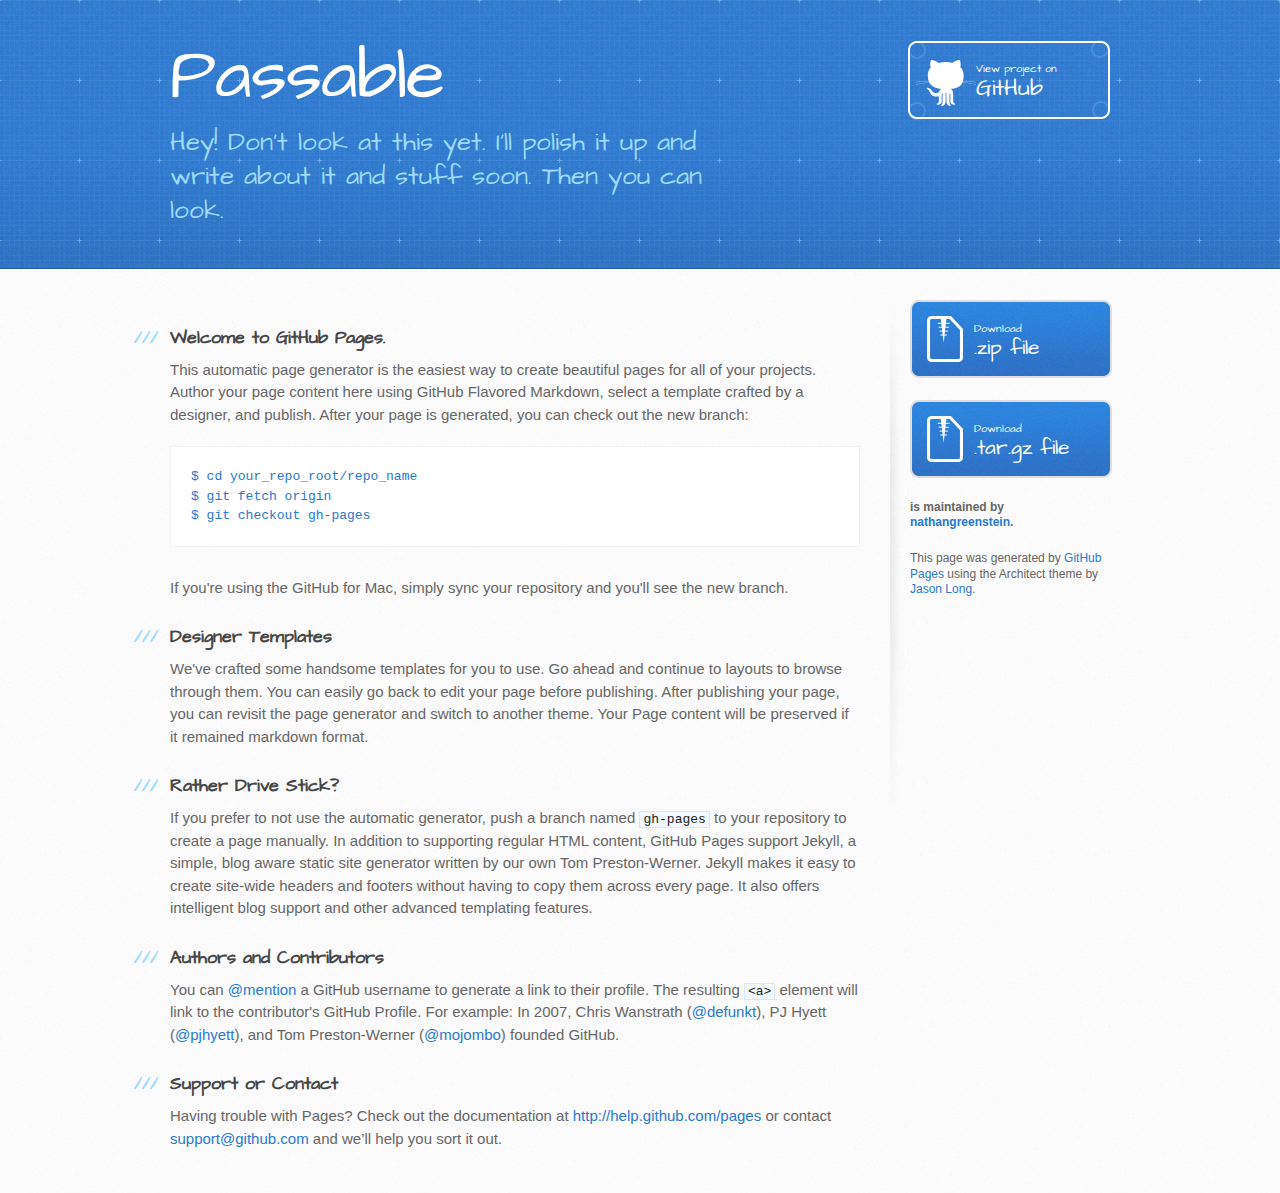
==== index.html @ 3ce1c0f0 "Create gh-pages branch via GitHub" ====
<!DOCTYPE html>
<html>
  <head>
    <meta charset='utf-8'>
    <meta http-equiv="X-UA-Compatible" content="chrome=1">
    <meta name="viewport" content="width=device-width, initial-scale=1, maximum-scale=1">
    <link href='https://fonts.googleapis.com/css?family=Architects+Daughter' rel='stylesheet' type='text/css'>
    <link rel="stylesheet" type="text/css" href="stylesheets/stylesheet.css" media="screen" />
    <link rel="stylesheet" type="text/css" href="stylesheets/pygment_trac.css" media="screen" />
    <link rel="stylesheet" type="text/css" href="stylesheets/print.css" media="print" />

    <!--[if lt IE 9]>
    <script src="//html5shiv.googlecode.com/svn/trunk/html5.js"></script>
    <![endif]-->

    <title>Passable by nathangreenstein</title>
  </head>

  <body>
    <header>
      <div class="inner">
        <h1>Passable</h1>
        <h2>Hey! Don't look at this yet. I'll polish it up and write about it and stuff soon. Then you can look.</h2>
        <a href="https://github.com/nathangreenstein/passable" class="button"><small>View project on</small>GitHub</a>
      </div>
    </header>

    <div id="content-wrapper">
      <div class="inner clearfix">
        <section id="main-content">
          <h3>
<a name="welcome-to-github-pages" class="anchor" href="#welcome-to-github-pages"><span class="octicon octicon-link"></span></a>Welcome to GitHub Pages.</h3>

<p>This automatic page generator is the easiest way to create beautiful pages for all of your projects. Author your page content here using GitHub Flavored Markdown, select a template crafted by a designer, and publish. After your page is generated, you can check out the new branch:</p>

<pre><code>$ cd your_repo_root/repo_name
$ git fetch origin
$ git checkout gh-pages
</code></pre>

<p>If you're using the GitHub for Mac, simply sync your repository and you'll see the new branch.</p>

<h3>
<a name="designer-templates" class="anchor" href="#designer-templates"><span class="octicon octicon-link"></span></a>Designer Templates</h3>

<p>We've crafted some handsome templates for you to use. Go ahead and continue to layouts to browse through them. You can easily go back to edit your page before publishing. After publishing your page, you can revisit the page generator and switch to another theme. Your Page content will be preserved if it remained markdown format.</p>

<h3>
<a name="rather-drive-stick" class="anchor" href="#rather-drive-stick"><span class="octicon octicon-link"></span></a>Rather Drive Stick?</h3>

<p>If you prefer to not use the automatic generator, push a branch named <code>gh-pages</code> to your repository to create a page manually. In addition to supporting regular HTML content, GitHub Pages support Jekyll, a simple, blog aware static site generator written by our own Tom Preston-Werner. Jekyll makes it easy to create site-wide headers and footers without having to copy them across every page. It also offers intelligent blog support and other advanced templating features.</p>

<h3>
<a name="authors-and-contributors" class="anchor" href="#authors-and-contributors"><span class="octicon octicon-link"></span></a>Authors and Contributors</h3>

<p>You can <a href="https://github.com/blog/821" class="user-mention">@mention</a> a GitHub username to generate a link to their profile. The resulting <code>&lt;a&gt;</code> element will link to the contributor's GitHub Profile. For example: In 2007, Chris Wanstrath (<a href="https://github.com/defunkt" class="user-mention">@defunkt</a>), PJ Hyett (<a href="https://github.com/pjhyett" class="user-mention">@pjhyett</a>), and Tom Preston-Werner (<a href="https://github.com/mojombo" class="user-mention">@mojombo</a>) founded GitHub.</p>

<h3>
<a name="support-or-contact" class="anchor" href="#support-or-contact"><span class="octicon octicon-link"></span></a>Support or Contact</h3>

<p>Having trouble with Pages? Check out the documentation at <a href="http://help.github.com/pages">http://help.github.com/pages</a> or contact <a href="mailto:support@github.com">support@github.com</a> and we’ll help you sort it out.</p>
        </section>

        <aside id="sidebar">
          <a href="https://github.com/nathangreenstein/passable/zipball/master" class="button">
            <small>Download</small>
            .zip file
          </a>
          <a href="https://github.com/nathangreenstein/passable/tarball/master" class="button">
            <small>Download</small>
            .tar.gz file
          </a>

          <p class="repo-owner"><a href="https://github.com/nathangreenstein/passable"></a> is maintained by <a href="https://github.com/nathangreenstein">nathangreenstein</a>.</p>

          <p>This page was generated by <a href="https://pages.github.com">GitHub Pages</a> using the Architect theme by <a href="https://twitter.com/jasonlong">Jason Long</a>.</p>
        </aside>
      </div>
    </div>

  
  </body>
</html>
---- stylesheets/stylesheet.css ----
/* http://meyerweb.com/eric/tools/css/reset/ 
   v2.0 | 20110126
   License: none (public domain)
*/
html, body, div, span, applet, object, iframe,
h1, h2, h3, h4, h5, h6, p, blockquote, pre,
a, abbr, acronym, address, big, cite, code,
del, dfn, em, img, ins, kbd, q, s, samp,
small, strike, strong, sub, sup, tt, var,
b, u, i, center,
dl, dt, dd, ol, ul, li,
fieldset, form, label, legend,
table, caption, tbody, tfoot, thead, tr, th, td,
article, aside, canvas, details, embed, 
figure, figcaption, footer, header, hgroup, 
menu, nav, output, ruby, section, summary,
time, mark, audio, video {
	margin: 0;
	padding: 0;
	border: 0;
	font-size: 100%;
	font: inherit;
	vertical-align: baseline;
}
/* HTML5 display-role reset for older browsers */
article, aside, details, figcaption, figure, 
footer, header, hgroup, menu, nav, section {
	display: block;
}
body {
	line-height: 1;
}
ol, ul {
	list-style: none;
}
blockquote, q {
	quotes: none;
}
blockquote:before, blockquote:after,
q:before, q:after {
	content: '';
	content: none;
}
table {
	border-collapse: collapse;
	border-spacing: 0;
}

/* LAYOUT STYLES */
body {
  font-size: 15px;
  line-height: 1.5; 
  background: #fafafa url(../images/body-bg.jpg) 0 0 repeat;
  font-family: 'Helvetica Neue', Helvetica, Arial, serif;
  font-weight: 400;
  color: #666;
}

a {
  color: #2879d0;
}
a:hover {
  color: #2268b2;
}

header {
  padding-top: 40px;
  padding-bottom: 40px;
  font-family: 'Architects Daughter', 'Helvetica Neue', Helvetica, Arial, serif; 
  background: #2e7bcf url(../images/header-bg.jpg) 0 0 repeat-x;
  border-bottom: solid 1px #275da1;
}

header h1 {
  letter-spacing: -1px;
  font-size: 72px;
  color: #fff;
  line-height: 1;
  margin-bottom: 0.2em;
  width: 540px;
}

header h2 {
  font-size: 26px;
  color: #9ddcff;
  font-weight: normal;
  line-height: 1.3;
  width: 540px;
  letter-spacing: 0;
}

.inner {
  position: relative;
  width: 940px;
  margin: 0 auto;
}

#content-wrapper {
  border-top: solid 1px #fff;
  padding-top: 30px;
}

#main-content {
  width: 690px;
  float: left;
}

#main-content img {
  max-width: 100%;
}

aside#sidebar {
  width: 200px;
  padding-left: 20px;
  min-height: 504px;
  float: right;
  background: transparent url(../images/sidebar-bg.jpg) 0 0 no-repeat;
  font-size: 12px;
  line-height: 1.3;
}

aside#sidebar p.repo-owner,
aside#sidebar p.repo-owner a {
  font-weight: bold;
}

#downloads {
  margin-bottom: 40px;
}

a.button {
  width: 134px;
  height: 58px;
  line-height: 1.2;
  font-size: 23px;
  color: #fff;
  padding-left: 68px;
  padding-top: 22px;
  font-family: 'Architects Daughter', 'Helvetica Neue', Helvetica, Arial, serif; 
}
a.button small {
  display: block;
  font-size: 11px;
}
header a.button {
  position: absolute;
  right: 0;
  top: 0;
  background: transparent url(../images/github-button.png) 0 0 no-repeat;
}
aside a.button {
  width: 138px;
  padding-left: 64px;
  display: block;
  background: transparent url(../images/download-button.png) 0 0 no-repeat;
  margin-bottom: 20px;
  font-size: 21px;
}

code, pre {
  font-family: Monaco, "Bitstream Vera Sans Mono", "Lucida Console", Terminal, monospace;
  color: #222;
  margin-bottom: 30px;
  font-size: 13px;
}

code {
  background-color: #f2f8fc;
  border: solid 1px #dbe7f3;
  padding: 0 3px;
}

pre {
  padding: 20px;
  background: #fff;
  text-shadow: none;
  overflow: auto;
  border: solid 1px #f2f2f2;
}
pre code {
  color: #2879d0;
  background-color: #fff;
  border: none;
  padding: 0;
}

ul, ol, dl {
  margin-bottom: 20px;
}


/* COMMON STYLES */

hr {
  height: 1px;
  line-height: 1px;
  margin-top: 1em;
  padding-bottom: 1em;
  border: none;
  background: transparent url('../images/hr.png') 0 0 no-repeat;
}

table {
  width: 100%;
  border: 1px solid #ebebeb;
}

th {
  font-weight: 500;
}

td {
  border: 1px solid #ebebeb;
  text-align: center; 
  font-weight: 300;
}

form {
  background: #f2f2f2;
  padding: 20px;
  
}


/* GENERAL ELEMENT TYPE STYLES */

#main-content h1 {
  font-family: 'Architects Daughter', 'Helvetica Neue', Helvetica, Arial, serif; 
  font-size: 2.8em;
  letter-spacing: -1px;
  color: #474747;
} 

#main-content h1:before {
  content: "/";
  color: #9ddcff;
  padding-right: 0.3em;
  margin-left: -0.9em;
}

#main-content h2 {
  font-family: 'Architects Daughter', 'Helvetica Neue', Helvetica, Arial, serif; 
  font-size: 22px;
  font-weight: bold;
  margin-bottom: 8px;
  color: #474747;
} 
#main-content h2:before {
  content: "//";
  color: #9ddcff;
  padding-right: 0.3em;
  margin-left: -1.5em;
}

#main-content h3 {
  font-family: 'Architects Daughter', 'Helvetica Neue', Helvetica, Arial, serif; 
  font-size: 18px;
  font-weight: bold;
  margin-top: 24px;
  margin-bottom: 8px;
  color: #474747;
} 
 
#main-content h3:before {
  content: "///";
  color: #9ddcff;
  padding-right: 0.3em;
  margin-left: -2em;
}

#main-content h4 {
  font-family: 'Architects Daughter', 'Helvetica Neue', Helvetica, Arial, serif; 
  font-size: 15px;
  font-weight: bold;
  color: #474747;
} 

h4:before {
  content: "////";
  color: #9ddcff;
  padding-right: 0.3em;
  margin-left: -2.8em;
}

#main-content h5 {
  font-family: 'Architects Daughter', 'Helvetica Neue', Helvetica, Arial, serif; 
  font-size: 14px;
  color: #474747;
} 
h5:before {
  content: "/////";
  color: #9ddcff;
  padding-right: 0.3em;
  margin-left: -3.2em;
}

#main-content h6 {
  font-family: 'Architects Daughter', 'Helvetica Neue', Helvetica, Arial, serif; 
  font-size: .8em;
  color: #474747;
} 
h6:before {
  content: "//////";
  color: #9ddcff;
  padding-right: 0.3em;
  margin-left: -3.7em;
}

p {
  margin-bottom: 20px;
}
 
a {
  text-decoration: none;
}

p a {
  font-weight: 400;
}

blockquote {
  font-size: 1.6em;
  border-left: 10px solid #e9e9e9;
  margin-bottom: 20px;
  padding: 0 0 0 30px;
}

ul {
  list-style: disc inside;
  padding-left: 20px;
}

ol {
  list-style: decimal inside;
  padding-left: 3px;
}

dl dd {
  font-style: italic;
  font-weight: 100;
}

footer {
  background: transparent url('../images/hr.png') 0 0 no-repeat;
  margin-top: 40px;
  padding-top: 20px;
  padding-bottom: 30px;
  font-size: 13px;
  color: #aaa;
}

footer a {
  color: #666;
}
footer a:hover {
  color: #444;
}

/* MISC */
.clearfix:after {
  clear: both;
  content: '.';
  display: block;
  visibility: hidden;
  height: 0;
}

.clearfix {display: inline-block;}
* html .clearfix {height: 1%;}
.clearfix {display: block;}

/* #Media Queries
================================================== */

/* Smaller than standard 960 (devices and browsers) */
@media only screen and (max-width: 959px) {}

/* Tablet Portrait size to standard 960 (devices and browsers) */
@media only screen and (min-width: 768px) and (max-width: 959px) {
  .inner {
    width: 740px;
  }
  header h1, header h2 {
    width: 340px;
  }
  header h1 {
    font-size: 60px;
  }
  header h2 {
    font-size: 30px;
  }
  #main-content {
    width: 490px;
  }
  #main-content h1:before,
  #main-content h2:before,
  #main-content h3:before,
  #main-content h4:before,
  #main-content h5:before,
  #main-content h6:before {
    content: none;
    padding-right: 0;
    margin-left: 0;
  }
}

/* All Mobile Sizes (devices and browser) */
@media only screen and (max-width: 767px) {
  .inner {
    width: 93%;
  }
  header {
    padding: 20px 0;
  }
  header .inner {
    position: relative;
  }
  header h1, header h2 {
    width: 100%;
  }
  header h1 {
    font-size: 48px;
  }
  header h2 {
    font-size: 24px;
  }
  header a.button {
    background-image: none;
    width: auto;
    height: auto;
    display: inline-block;
    margin-top: 15px;
    padding: 5px 10px;
    position: relative;
    text-align: center;
    font-size: 13px;
    line-height: 1;
    background-color: #9ddcff;
    color: #2879d0;
    -moz-border-radius: 5px;
    -webkit-border-radius: 5px;                     
    border-radius: 5px;    
  }
  header a.button small {
    font-size: 13px;
    display: inline;
  }
  #main-content,
  aside#sidebar {
    float: none;
    width: 100% ! important;
  }
  aside#sidebar {
    background-image: none;
    margin-top: 20px;
    border-top: solid 1px #ddd;
    padding: 20px 0;
    min-height: 0;
  }
  aside#sidebar a.button {
    display: none;
  }
  #main-content h1:before,
  #main-content h2:before,
  #main-content h3:before,
  #main-content h4:before,
  #main-content h5:before,
  #main-content h6:before {
    content: none;
    padding-right: 0;
    margin-left: 0;
  }
}

/* Mobile Landscape Size to Tablet Portrait (devices and browsers) */
@media only screen and (min-width: 480px) and (max-width: 767px) {}

/* Mobile Portrait Size to Mobile Landscape Size (devices and browsers) */
@media only screen and (max-width: 479px) {}
---- stylesheets/pygment_trac.css ----
.highlight  { background: #ffffff; }
.highlight .c { color: #999988; font-style: italic } /* Comment */
.highlight .err { color: #a61717; background-color: #e3d2d2 } /* Error */
.highlight .k { font-weight: bold } /* Keyword */
.highlight .o { font-weight: bold } /* Operator */
.highlight .cm { color: #999988; font-style: italic } /* Comment.Multiline */
.highlight .cp { color: #999999; font-weight: bold } /* Comment.Preproc */
.highlight .c1 { color: #999988; font-style: italic } /* Comment.Single */
.highlight .cs { color: #999999; font-weight: bold; font-style: italic } /* Comment.Special */
.highlight .gd { color: #000000; background-color: #ffdddd } /* Generic.Deleted */
.highlight .gd .x { color: #000000; background-color: #ffaaaa } /* Generic.Deleted.Specific */
.highlight .ge { font-style: italic } /* Generic.Emph */
.highlight .gr { color: #aa0000 } /* Generic.Error */
.highlight .gh { color: #999999 } /* Generic.Heading */
.highlight .gi { color: #000000; background-color: #ddffdd } /* Generic.Inserted */
.highlight .gi .x { color: #000000; background-color: #aaffaa } /* Generic.Inserted.Specific */
.highlight .go { color: #888888 } /* Generic.Output */
.highlight .gp { color: #555555 } /* Generic.Prompt */
.highlight .gs { font-weight: bold } /* Generic.Strong */
.highlight .gu { color: #800080; font-weight: bold; } /* Generic.Subheading */
.highlight .gt { color: #aa0000 } /* Generic.Traceback */
.highlight .kc { font-weight: bold } /* Keyword.Constant */
.highlight .kd { font-weight: bold } /* Keyword.Declaration */
.highlight .kn { font-weight: bold } /* Keyword.Namespace */
.highlight .kp { font-weight: bold } /* Keyword.Pseudo */
.highlight .kr { font-weight: bold } /* Keyword.Reserved */
.highlight .kt { color: #445588; font-weight: bold } /* Keyword.Type */
.highlight .m { color: #009999 } /* Literal.Number */
.highlight .s { color: #d14 } /* Literal.String */
.highlight .na { color: #008080 } /* Name.Attribute */
.highlight .nb { color: #0086B3 } /* Name.Builtin */
.highlight .nc { color: #445588; font-weight: bold } /* Name.Class */
.highlight .no { color: #008080 } /* Name.Constant */
.highlight .ni { color: #800080 } /* Name.Entity */
.highlight .ne { color: #990000; font-weight: bold } /* Name.Exception */
.highlight .nf { color: #990000; font-weight: bold } /* Name.Function */
.highlight .nn { color: #555555 } /* Name.Namespace */
.highlight .nt { color: #000080 } /* Name.Tag */
.highlight .nv { color: #008080 } /* Name.Variable */
.highlight .ow { font-weight: bold } /* Operator.Word */
.highlight .w { color: #bbbbbb } /* Text.Whitespace */
.highlight .mf { color: #009999 } /* Literal.Number.Float */
.highlight .mh { color: #009999 } /* Literal.Number.Hex */
.highlight .mi { color: #009999 } /* Literal.Number.Integer */
.highlight .mo { color: #009999 } /* Literal.Number.Oct */
.highlight .sb { color: #d14 } /* Literal.String.Backtick */
.highlight .sc { color: #d14 } /* Literal.String.Char */
.highlight .sd { color: #d14 } /* Literal.String.Doc */
.highlight .s2 { color: #d14 } /* Literal.String.Double */
.highlight .se { color: #d14 } /* Literal.String.Escape */
.highlight .sh { color: #d14 } /* Literal.String.Heredoc */
.highlight .si { color: #d14 } /* Literal.String.Interpol */
.highlight .sx { color: #d14 } /* Literal.String.Other */
.highlight .sr { color: #009926 } /* Literal.String.Regex */
.highlight .s1 { color: #d14 } /* Literal.String.Single */
.highlight .ss { color: #990073 } /* Literal.String.Symbol */
.highlight .bp { color: #999999 } /* Name.Builtin.Pseudo */
.highlight .vc { color: #008080 } /* Name.Variable.Class */
.highlight .vg { color: #008080 } /* Name.Variable.Global */
.highlight .vi { color: #008080 } /* Name.Variable.Instance */
.highlight .il { color: #009999 } /* Literal.Number.Integer.Long */

.type-csharp .highlight .k { color: #0000FF }
.type-csharp .highlight .kt { color: #0000FF }
.type-csharp .highlight .nf { color: #000000; font-weight: normal }
.type-csharp .highlight .nc { color: #2B91AF }
.type-csharp .highlight .nn { color: #000000 }
.type-csharp .highlight .s { color: #A31515 }
.type-csharp .highlight .sc { color: #A31515 }
---- stylesheets/print.css ----
html, body, div, span, applet, object, iframe,
h1, h2, h3, h4, h5, h6, p, blockquote, pre,
a, abbr, acronym, address, big, cite, code,
del, dfn, em, img, ins, kbd, q, s, samp,
small, strike, strong, sub, sup, tt, var,
b, u, i, center,
dl, dt, dd, ol, ul, li,
fieldset, form, label, legend,
table, caption, tbody, tfoot, thead, tr, th, td,
article, aside, canvas, details, embed, 
figure, figcaption, footer, header, hgroup, 
menu, nav, output, ruby, section, summary,
time, mark, audio, video {
  margin: 0;
  padding: 0;
  border: 0;
  font-size: 100%;
  font: inherit;
  vertical-align: baseline;
}
/* HTML5 display-role reset for older browsers */
article, aside, details, figcaption, figure, 
footer, header, hgroup, menu, nav, section {
  display: block;
}
body {
  line-height: 1;
}
ol, ul {
  list-style: none;
}
blockquote, q {
  quotes: none;
}
blockquote:before, blockquote:after,
q:before, q:after {
  content: '';
  content: none;
}
table {
  border-collapse: collapse;
  border-spacing: 0;
}
body {
  font-size: 13px;
  line-height: 1.5; 
  font-family: 'Helvetica Neue', Helvetica, Arial, serif;
  color: #000;
}

a {
  color: #d5000d;
  font-weight: bold;
}

header {
  padding-top: 35px;
  padding-bottom: 10px;
}

header h1 {
  font-weight: bold;
  letter-spacing: -1px;
  font-size: 48px;
  color: #303030;
  line-height: 1.2;
}

header h2 {
  letter-spacing: -1px;
  font-size: 24px;
  color: #aaa;
  font-weight: normal;
  line-height: 1.3;
}
#downloads {
  display: none;
}
#main_content {
  padding-top: 20px;
}

code, pre {
  font-family: Monaco, "Bitstream Vera Sans Mono", "Lucida Console", Terminal;
  color: #222;
  margin-bottom: 30px;
  font-size: 12px;
}

code {
  padding: 0 3px;
}

pre {
  border: solid 1px #ddd;
  padding: 20px;
  overflow: auto;
}
pre code {
  padding: 0;
}

ul, ol, dl {
  margin-bottom: 20px;
}


/* COMMON STYLES */

table {
  width: 100%;
  border: 1px solid #ebebeb;
}

th {
  font-weight: 500;
}

td {
  border: 1px solid #ebebeb;
  text-align: center; 
  font-weight: 300;
}

form {
  background: #f2f2f2;
  padding: 20px;
  
}


/* GENERAL ELEMENT TYPE STYLES */

h1 {
  font-size: 2.8em;
} 

h2 {
  font-size: 22px;
  font-weight: bold;
  color: #303030;
  margin-bottom: 8px;
} 

h3 {
  color: #d5000d;
  font-size: 18px;
  font-weight: bold;
  margin-bottom: 8px;
} 
 
h4 {
  font-size: 16px;
  color: #303030;
  font-weight: bold;
} 

h5 {
  font-size: 1em;
  color: #303030;
} 

h6 {
  font-size: .8em;
  color: #303030;
} 

p {
  font-weight: 300;
  margin-bottom: 20px;
}
 
a {
  text-decoration: none;
}

p a {
  font-weight: 400;
}

blockquote {
  font-size: 1.6em;
  border-left: 10px solid #e9e9e9;
  margin-bottom: 20px;
  padding: 0 0 0 30px;
}

ul li {
  list-style: disc inside;
  padding-left: 20px;
}

ol li {
  list-style: decimal inside;
  padding-left: 3px;
}

dl dd {
  font-style: italic;
  font-weight: 100;
}

footer {
  margin-top: 40px;
  padding-top: 20px;
  padding-bottom: 30px;
  font-size: 13px;
  color: #aaa;
}

footer a {
  color: #666;
}

/* MISC */
.clearfix:after {
  clear: both;
  content: '.';
  display: block;
  visibility: hidden;
  height: 0;
}

.clearfix {display: inline-block;}
* html .clearfix {height: 1%;}
.clearfix {display: block;}
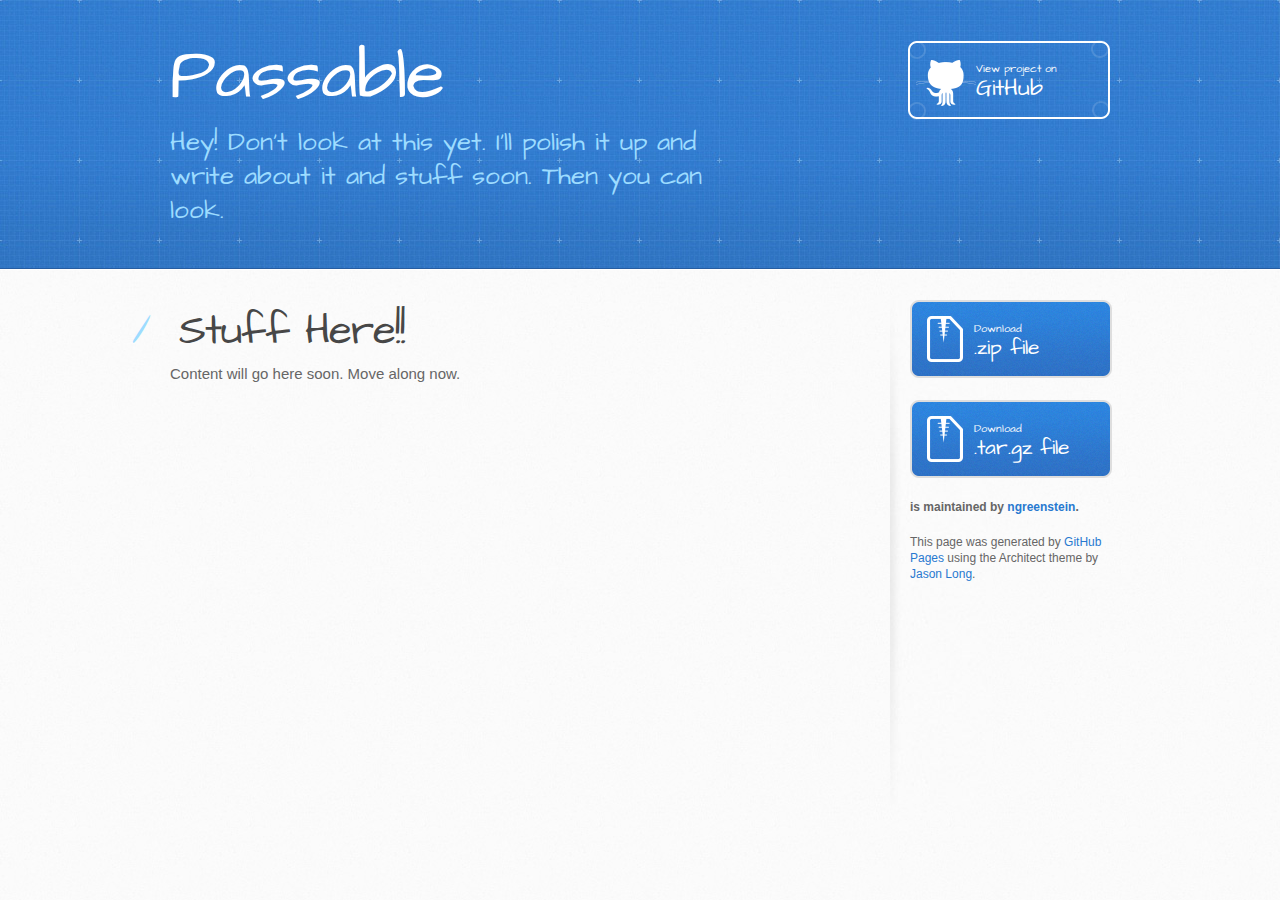
==== commit 139bb9b4: "Create gh-pages branch via GitHub" ====
--- a/index.html
+++ b/index.html
@@ -13,7 +13,7 @@
     <script src="//html5shiv.googlecode.com/svn/trunk/html5.js"></script>
     <![endif]-->
 
-    <title>Passable by nathangreenstein</title>
+    <title>Passable by ngreenstein</title>
   </head>
 
   <body>
@@ -21,63 +21,46 @@
       <div class="inner">
         <h1>Passable</h1>
         <h2>Hey! Don't look at this yet. I'll polish it up and write about it and stuff soon. Then you can look.</h2>
-        <a href="https://github.com/nathangreenstein/passable" class="button"><small>View project on</small>GitHub</a>
+        <a href="https://github.com/ngreenstein/passable" class="button"><small>View project on</small>GitHub</a>
       </div>
     </header>
 
     <div id="content-wrapper">
       <div class="inner clearfix">
         <section id="main-content">
-          <h3>
-<a name="welcome-to-github-pages" class="anchor" href="#welcome-to-github-pages"><span class="octicon octicon-link"></span></a>Welcome to GitHub Pages.</h3>
+          <h1>
+<a name="stuff-here" class="anchor" href="#stuff-here"><span class="octicon octicon-link"></span></a>Stuff Here!!</h1>
 
-<p>This automatic page generator is the easiest way to create beautiful pages for all of your projects. Author your page content here using GitHub Flavored Markdown, select a template crafted by a designer, and publish. After your page is generated, you can check out the new branch:</p>
-
-<pre><code>$ cd your_repo_root/repo_name
-$ git fetch origin
-$ git checkout gh-pages
-</code></pre>
-
-<p>If you're using the GitHub for Mac, simply sync your repository and you'll see the new branch.</p>
-
-<h3>
-<a name="designer-templates" class="anchor" href="#designer-templates"><span class="octicon octicon-link"></span></a>Designer Templates</h3>
-
-<p>We've crafted some handsome templates for you to use. Go ahead and continue to layouts to browse through them. You can easily go back to edit your page before publishing. After publishing your page, you can revisit the page generator and switch to another theme. Your Page content will be preserved if it remained markdown format.</p>
-
-<h3>
-<a name="rather-drive-stick" class="anchor" href="#rather-drive-stick"><span class="octicon octicon-link"></span></a>Rather Drive Stick?</h3>
-
-<p>If you prefer to not use the automatic generator, push a branch named <code>gh-pages</code> to your repository to create a page manually. In addition to supporting regular HTML content, GitHub Pages support Jekyll, a simple, blog aware static site generator written by our own Tom Preston-Werner. Jekyll makes it easy to create site-wide headers and footers without having to copy them across every page. It also offers intelligent blog support and other advanced templating features.</p>
-
-<h3>
-<a name="authors-and-contributors" class="anchor" href="#authors-and-contributors"><span class="octicon octicon-link"></span></a>Authors and Contributors</h3>
-
-<p>You can <a href="https://github.com/blog/821" class="user-mention">@mention</a> a GitHub username to generate a link to their profile. The resulting <code>&lt;a&gt;</code> element will link to the contributor's GitHub Profile. For example: In 2007, Chris Wanstrath (<a href="https://github.com/defunkt" class="user-mention">@defunkt</a>), PJ Hyett (<a href="https://github.com/pjhyett" class="user-mention">@pjhyett</a>), and Tom Preston-Werner (<a href="https://github.com/mojombo" class="user-mention">@mojombo</a>) founded GitHub.</p>
-
-<h3>
-<a name="support-or-contact" class="anchor" href="#support-or-contact"><span class="octicon octicon-link"></span></a>Support or Contact</h3>
-
-<p>Having trouble with Pages? Check out the documentation at <a href="http://help.github.com/pages">http://help.github.com/pages</a> or contact <a href="mailto:support@github.com">support@github.com</a> and we’ll help you sort it out.</p>
+<p>Content will go here soon. Move along now.</p>
         </section>
 
         <aside id="sidebar">
-          <a href="https://github.com/nathangreenstein/passable/zipball/master" class="button">
+          <a href="https://github.com/ngreenstein/passable/zipball/master" class="button">
             <small>Download</small>
             .zip file
           </a>
-          <a href="https://github.com/nathangreenstein/passable/tarball/master" class="button">
+          <a href="https://github.com/ngreenstein/passable/tarball/master" class="button">
             <small>Download</small>
             .tar.gz file
           </a>
 
-          <p class="repo-owner"><a href="https://github.com/nathangreenstein/passable"></a> is maintained by <a href="https://github.com/nathangreenstein">nathangreenstein</a>.</p>
+          <p class="repo-owner"><a href="https://github.com/ngreenstein/passable"></a> is maintained by <a href="https://github.com/ngreenstein">ngreenstein</a>.</p>
 
           <p>This page was generated by <a href="https://pages.github.com">GitHub Pages</a> using the Architect theme by <a href="https://twitter.com/jasonlong">Jason Long</a>.</p>
         </aside>
       </div>
     </div>
 
-  
+            <script type="text/javascript">
+            var gaJsHost = (("https:" == document.location.protocol) ? "https://ssl." : "http://www.");
+            document.write(unescape("%3Cscript src='" + gaJsHost + "google-analytics.com/ga.js' type='text/javascript'%3E%3C/script%3E"));
+          </script>
+          <script type="text/javascript">
+            try {
+              var pageTracker = _gat._getTracker("UA-46860954-1");
+            pageTracker._trackPageview();
+            } catch(err) {}
+          </script>
+
   </body>
 </html>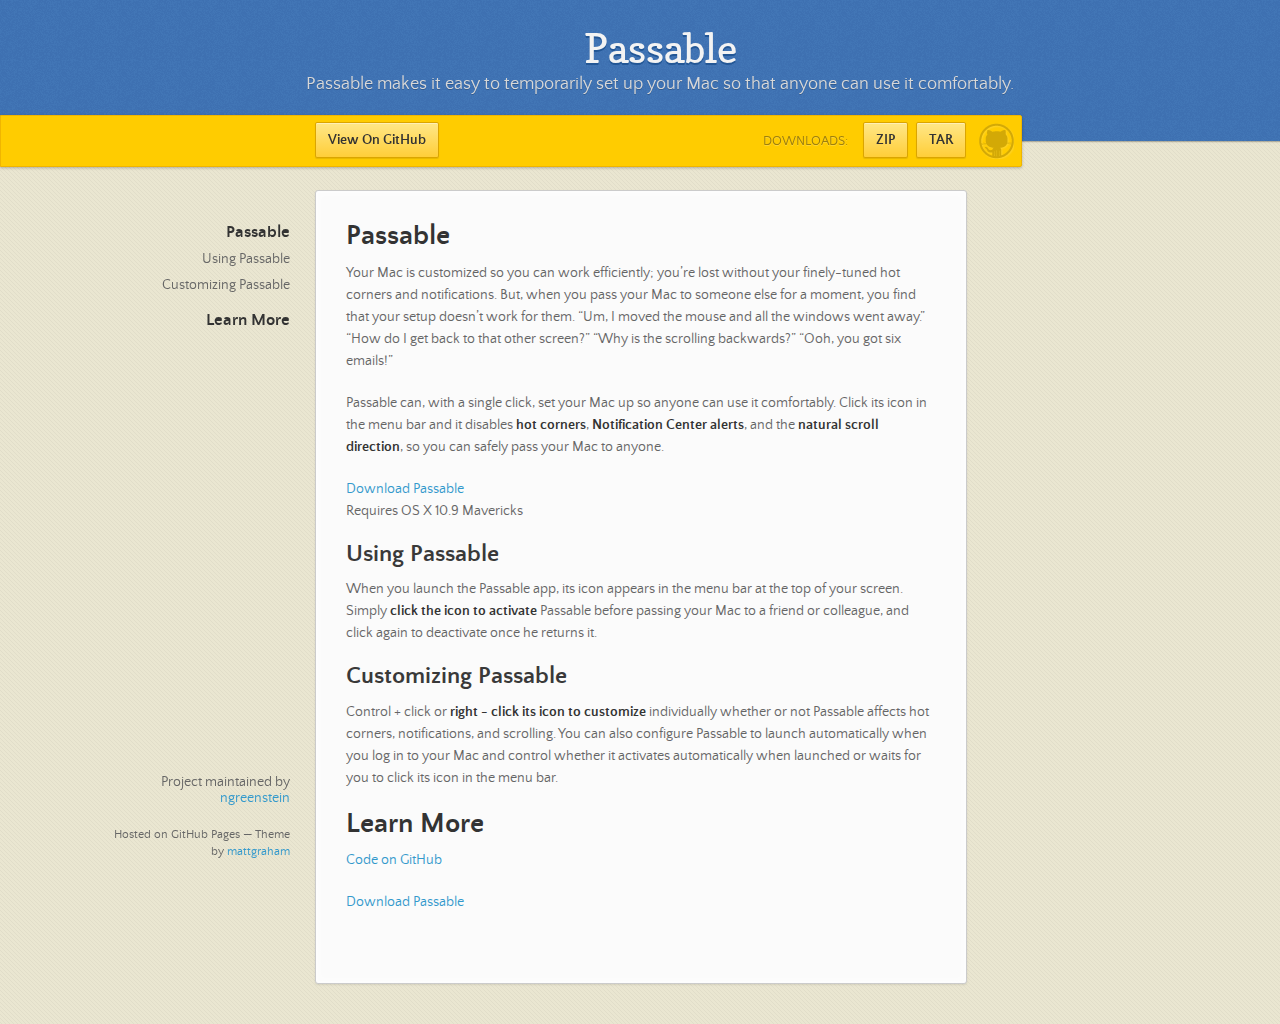
==== commit 046bafd1: "Create gh-pages branch via GitHub" ====
--- a/index.html
+++ b/index.html
@@ -1,57 +1,78 @@
-<!DOCTYPE html>
+<!doctype html>
 <html>
   <head>
-    <meta charset='utf-8'>
+    <meta charset="utf-8">
     <meta http-equiv="X-UA-Compatible" content="chrome=1">
-    <meta name="viewport" content="width=device-width, initial-scale=1, maximum-scale=1">
-    <link href='https://fonts.googleapis.com/css?family=Architects+Daughter' rel='stylesheet' type='text/css'>
-    <link rel="stylesheet" type="text/css" href="stylesheets/stylesheet.css" media="screen" />
-    <link rel="stylesheet" type="text/css" href="stylesheets/pygment_trac.css" media="screen" />
-    <link rel="stylesheet" type="text/css" href="stylesheets/print.css" media="print" />
+    <title>Passable by ngreenstein</title>
+    <link rel="stylesheet" href="stylesheets/styles.css">
+    <link rel="stylesheet" href="stylesheets/pygment_trac.css">
+    <script src="https://ajax.googleapis.com/ajax/libs/jquery/1.7.1/jquery.min.js"></script>
+    <script src="javascripts/main.js"></script>
+    <!--[if lt IE 9]>
+      <script src="//html5shiv.googlecode.com/svn/trunk/html5.js"></script>
+    <![endif]-->
+    <meta name="viewport" content="width=device-width, initial-scale=1, user-scalable=no">
 
-    <!--[if lt IE 9]>
-    <script src="//html5shiv.googlecode.com/svn/trunk/html5.js"></script>
-    <![endif]-->
+  </head>
+  <body>
 
-    <title>Passable by ngreenstein</title>
-  </head>
+      <header>
+        <h1>Passable</h1>
+        <p>Passable makes it easy to temporarily set up your Mac so that anyone can use it comfortably.</p>
+      </header>
 
-  <body>
-    <header>
-      <div class="inner">
-        <h1>Passable</h1>
-        <h2>Hey! Don't look at this yet. I'll polish it up and write about it and stuff soon. Then you can look.</h2>
-        <a href="https://github.com/ngreenstein/passable" class="button"><small>View project on</small>GitHub</a>
-      </div>
-    </header>
+      <div id="banner">
+        <span id="logo"></span>
 
-    <div id="content-wrapper">
-      <div class="inner clearfix">
-        <section id="main-content">
-          <h1>
-<a name="stuff-here" class="anchor" href="#stuff-here"><span class="octicon octicon-link"></span></a>Stuff Here!!</h1>
+        <a href="https://github.com/ngreenstein/passable" class="button fork"><strong>View On GitHub</strong></a>
+        <div class="downloads">
+          <span>Downloads:</span>
+          <ul>
+            <li><a href="https://github.com/ngreenstein/passable/zipball/master" class="button">ZIP</a></li>
+            <li><a href="https://github.com/ngreenstein/passable/tarball/master" class="button">TAR</a></li>
+          </ul>
+        </div>
+      </div><!-- end banner -->
 
-<p>Content will go here soon. Move along now.</p>
-        </section>
+    <div class="wrapper">
+      <nav>
+        <ul></ul>
+      </nav>
+      <section>
+        <h1>
+<a name="passable" class="anchor" href="#passable"><span class="octicon octicon-link"></span></a>Passable</h1>
 
-        <aside id="sidebar">
-          <a href="https://github.com/ngreenstein/passable/zipball/master" class="button">
-            <small>Download</small>
-            .zip file
-          </a>
-          <a href="https://github.com/ngreenstein/passable/tarball/master" class="button">
-            <small>Download</small>
-            .tar.gz file
-          </a>
+<p>Your Mac is customized so you can work efficiently; you’re lost without your finely-tuned hot corners and notifications. But, when you pass your Mac to someone else for a moment, you find that your setup doesn’t work for them. “Um, I moved the mouse and all the windows went away.” “How do I get back to that other screen?” “Why is the scrolling backwards?” “Ooh, you got six emails!”</p>
 
-          <p class="repo-owner"><a href="https://github.com/ngreenstein/passable"></a> is maintained by <a href="https://github.com/ngreenstein">ngreenstein</a>.</p>
+<p>Passable can, with a single click, set your Mac up so anyone can use it comfortably. Click its icon in the menu bar and it disables <strong>hot corners</strong>, <strong>Notification Center alerts</strong>, and the <strong>natural scroll direction</strong>, so you can safely pass your Mac to anyone.</p>
 
-          <p>This page was generated by <a href="https://pages.github.com">GitHub Pages</a> using the Architect theme by <a href="https://twitter.com/jasonlong">Jason Long</a>.</p>
-        </aside>
-      </div>
+<p><strong><a href="https://github.com/ngreenstein/passable/blob/gh-pages/downloads/Passable02.app.zip?raw=true">Download Passable</a></strong><br>
+Requires OS X 10.9 Mavericks</p>
+
+<h2>
+<a name="using-passable" class="anchor" href="#using-passable"><span class="octicon octicon-link"></span></a>Using Passable</h2>
+
+<p>When you launch the Passable app, its icon appears in the menu bar at the top of your screen. Simply <strong>click the icon to activate</strong> Passable before passing your Mac to a friend or colleague, and click again to deactivate once he returns it.</p>
+
+<h2>
+<a name="customizing-passable" class="anchor" href="#customizing-passable"><span class="octicon octicon-link"></span></a>Customizing Passable</h2>
+
+<p>Control + click or <strong>right - click its icon to customize</strong> individually whether or not Passable affects hot corners, notifications, and scrolling. You can also configure Passable to launch automatically when you log in to your Mac and control whether it activates automatically when launched or waits for you to click its icon in the menu bar.</p>
+
+<h1>
+<a name="learn-more" class="anchor" href="#learn-more"><span class="octicon octicon-link"></span></a>Learn More</h1>
+
+<p><a href="https://github.com/ngreenstein/passable">Code on GitHub</a></p>
+
+<p><strong><a href="https://github.com/ngreenstein/passable/blob/gh-pages/downloads/Passable02.app.zip?raw=true">Download Passable</a></strong></p>
+      </section>
+      <footer>
+        <p>Project maintained by <a href="https://github.com/ngreenstein">ngreenstein</a></p>
+        <p><small>Hosted on GitHub Pages &mdash; Theme by <a href="https://twitter.com/michigangraham">mattgraham</a></small></p>
+      </footer>
     </div>
-
-            <script type="text/javascript">
+    <!--[if !IE]><script>fixScale(document);</script><![endif]-->
+              <script type="text/javascript">
             var gaJsHost = (("https:" == document.location.protocol) ? "https://ssl." : "http://www.");
             document.write(unescape("%3Cscript src='" + gaJsHost + "google-analytics.com/ga.js' type='text/javascript'%3E%3C/script%3E"));
           </script>
--- a/stylesheets/styles.css
+++ b/stylesheets/styles.css
@@ -0,0 +1,1010 @@
+/*
+Leap Day for GitHub Pages
+by Matt Graham
+*/
+@font-face {
+  font-family: 'Quattrocento Sans';
+  src: url("../fonts/quattrocentosans-bold-webfont.eot");
+  src: url("../fonts/quattrocentosans-bold-webfont.eot?#iefix") format("embedded-opentype"), url("../fonts/quattrocentosans-bold-webfont.woff") format("woff"), url("../fonts/quattrocentosans-bold-webfont.ttf") format("truetype"), url("../fonts/quattrocentosans-bold-webfont.svg#QuattrocentoSansBold") format("svg");
+  font-weight: bold;
+  font-style: normal;
+}
+
+@font-face {
+  font-family: 'Quattrocento Sans';
+  src: url("../fonts/quattrocentosans-bolditalic-webfont.eot");
+  src: url("../fonts/quattrocentosans-bolditalic-webfont.eot?#iefix") format("embedded-opentype"), url("../fonts/quattrocentosans-bolditalic-webfont.woff") format("woff"), url("../fonts/quattrocentosans-bolditalic-webfont.ttf") format("truetype"), url("../fonts/quattrocentosans-bolditalic-webfont.svg#QuattrocentoSansBoldItalic") format("svg");
+  font-weight: bold;
+  font-style: italic;
+}
+
+@font-face {
+  font-family: 'Quattrocento Sans';
+  src: url("../fonts/quattrocentosans-italic-webfont.eot");
+  src: url("../fonts/quattrocentosans-italic-webfont.eot?#iefix") format("embedded-opentype"), url("../fonts/quattrocentosans-italic-webfont.woff") format("woff"), url("../fonts/quattrocentosans-italic-webfont.ttf") format("truetype"), url("../fonts/quattrocentosans-italic-webfont.svg#QuattrocentoSansItalic") format("svg");
+  font-weight: normal;
+  font-style: italic;
+}
+
+@font-face {
+  font-family: 'Quattrocento Sans';
+  src: url("../fonts/quattrocentosans-regular-webfont.eot");
+  src: url("../fonts/quattrocentosans-regular-webfont.eot?#iefix") format("embedded-opentype"), url("../fonts/quattrocentosans-regular-webfont.woff") format("woff"), url("../fonts/quattrocentosans-regular-webfont.ttf") format("truetype"), url("../fonts/quattrocentosans-regular-webfont.svg#QuattrocentoSansRegular") format("svg");
+  font-weight: normal;
+  font-style: normal;
+}
+
+@font-face {
+  font-family: 'Copse';
+  src: url("../fonts/copse-regular-webfont.eot");
+  src: url("../fonts/copse-regular-webfont.eot?#iefix") format("embedded-opentype"), url("../fonts/copse-regular-webfont.woff") format("woff"), url("../fonts/copse-regular-webfont.ttf") format("truetype"), url("../fonts/copse-regular-webfont.svg#CopseRegular") format("svg");
+  font-weight: normal;
+  font-style: normal;
+}
+
+/* normalize.css 2012-02-07T12:37 UTC - http://github.com/necolas/normalize.css */
+/* =============================================================================
+   HTML5 display definitions
+   ========================================================================== */
+/*
+ * Corrects block display not defined in IE6/7/8/9 & FF3
+ */
+article,
+aside,
+details,
+figcaption,
+figure,
+footer,
+header,
+hgroup,
+nav,
+section,
+summary {
+  display: block;
+}
+
+/*
+ * Corrects inline-block display not defined in IE6/7/8/9 & FF3
+ */
+audio,
+canvas,
+video {
+  display: inline-block;
+  *display: inline;
+  *zoom: 1;
+}
+
+/*
+ * Prevents modern browsers from displaying 'audio' without controls
+ */
+audio:not([controls]) {
+  display: none;
+}
+
+/*
+ * Addresses styling for 'hidden' attribute not present in IE7/8/9, FF3, S4
+ * Known issue: no IE6 support
+ */
+[hidden] {
+  display: none;
+}
+
+/* =============================================================================
+   Base
+   ========================================================================== */
+/*
+ * 1. Corrects text resizing oddly in IE6/7 when body font-size is set using em units
+ *    http://clagnut.com/blog/348/#c790
+ * 2. Prevents iOS text size adjust after orientation change, without disabling user zoom
+ *    www.456bereastreet.com/archive/201012/controlling_text_size_in_safari_for_ios_without_disabling_user_zoom/
+ */
+html {
+  font-size: 100%;
+  /* 1 */
+  -webkit-text-size-adjust: 100%;
+  /* 2 */
+  -ms-text-size-adjust: 100%;
+  /* 2 */
+}
+
+/*
+ * Addresses font-family inconsistency between 'textarea' and other form elements.
+ */
+html,
+button,
+input,
+select,
+textarea {
+  font-family: sans-serif;
+}
+
+/*
+ * Addresses margins handled incorrectly in IE6/7
+ */
+body {
+  margin: 0;
+}
+
+/* =============================================================================
+   Links
+   ========================================================================== */
+/*
+ * Addresses outline displayed oddly in Chrome
+ */
+a:focus {
+  outline: thin dotted;
+}
+
+/*
+ * Improves readability when focused and also mouse hovered in all browsers
+ * people.opera.com/patrickl/experiments/keyboard/test
+ */
+a:hover,
+a:active {
+  outline: 0;
+}
+
+/* =============================================================================
+   Typography
+   ========================================================================== */
+/*
+ * Addresses font sizes and margins set differently in IE6/7
+ * Addresses font sizes within 'section' and 'article' in FF4+, Chrome, S5
+ */
+h1 {
+  font-size: 2em;
+  margin: 0.67em 0;
+}
+
+h2 {
+  font-size: 1.5em;
+  margin: 0.83em 0;
+}
+
+h3 {
+  font-size: 1.17em;
+  margin: 1em 0;
+}
+
+h4 {
+  font-size: 1em;
+  margin: 1.33em 0;
+}
+
+h5 {
+  font-size: 0.83em;
+  margin: 1.67em 0;
+}
+
+h6 {
+  font-size: 0.75em;
+  margin: 2.33em 0;
+}
+
+/*
+ * Addresses styling not present in IE7/8/9, S5, Chrome
+ */
+abbr[title] {
+  border-bottom: 1px dotted;
+}
+
+/*
+ * Addresses style set to 'bolder' in FF3+, S4/5, Chrome
+*/
+b,
+strong {
+  font-weight: bold;
+}
+
+blockquote {
+  margin: 1em 40px;
+}
+
+/*
+ * Addresses styling not present in S5, Chrome
+ */
+dfn {
+  font-style: italic;
+}
+
+/*
+ * Addresses styling not present in IE6/7/8/9
+ */
+mark {
+  background: #ff0;
+  color: #000;
+}
+
+/*
+ * Addresses margins set differently in IE6/7
+ */
+p,
+pre {
+  margin: 1em 0;
+}
+
+/*
+ * Corrects font family set oddly in IE6, S4/5, Chrome
+ * en.wikipedia.org/wiki/User:Davidgothberg/Test59
+ */
+pre,
+code,
+kbd,
+samp {
+  font-family: monospace, serif;
+  _font-family: 'courier new', monospace;
+  font-size: 1em;
+}
+
+/*
+ * 1. Addresses CSS quotes not supported in IE6/7
+ * 2. Addresses quote property not supported in S4
+ */
+/* 1 */
+q {
+  quotes: none;
+}
+
+/* 2 */
+q:before,
+q:after {
+  content: '';
+  content: none;
+}
+
+small {
+  font-size: 75%;
+}
+
+/*
+ * Prevents sub and sup affecting line-height in all browsers
+ * gist.github.com/413930
+ */
+sub,
+sup {
+  font-size: 75%;
+  line-height: 0;
+  position: relative;
+  vertical-align: baseline;
+}
+
+sup {
+  top: -0.5em;
+}
+
+sub {
+  bottom: -0.25em;
+}
+
+/* =============================================================================
+   Lists
+   ========================================================================== */
+/*
+ * Addresses margins set differently in IE6/7
+ */
+dl,
+menu,
+ol,
+ul {
+  margin: 1em 0;
+}
+
+dd {
+  margin: 0 0 0 40px;
+}
+
+/*
+ * Addresses paddings set differently in IE6/7
+ */
+menu,
+ol,
+ul {
+  padding: 0 0 0 40px;
+}
+
+/*
+ * Corrects list images handled incorrectly in IE7
+ */
+nav ul,
+nav ol {
+  list-style: none;
+  list-style-image: none;
+}
+
+/* =============================================================================
+   Embedded content
+   ========================================================================== */
+/*
+ * 1. Removes border when inside 'a' element in IE6/7/8/9, FF3
+ * 2. Improves image quality when scaled in IE7
+ *    code.flickr.com/blog/2008/11/12/on-ui-quality-the-little-things-client-side-image-resizing/
+ */
+img {
+  border: 0;
+  /* 1 */
+  -ms-interpolation-mode: bicubic;
+  /* 2 */
+}
+
+/*
+ * Corrects overflow displayed oddly in IE9
+ */
+svg:not(:root) {
+  overflow: hidden;
+}
+
+/* =============================================================================
+   Figures
+   ========================================================================== */
+/*
+ * Addresses margin not present in IE6/7/8/9, S5, O11
+ */
+figure {
+  margin: 0;
+}
+
+/* =============================================================================
+   Forms
+   ========================================================================== */
+/*
+ * Corrects margin displayed oddly in IE6/7
+ */
+form {
+  margin: 0;
+}
+
+/*
+ * Define consistent border, margin, and padding
+ */
+fieldset {
+  border: 1px solid #c0c0c0;
+  margin: 0 2px;
+  padding: 0.35em 0.625em 0.75em;
+}
+
+/*
+ * 1. Corrects color not being inherited in IE6/7/8/9
+ * 2. Corrects text not wrapping in FF3 
+ * 3. Corrects alignment displayed oddly in IE6/7
+ */
+legend {
+  border: 0;
+  /* 1 */
+  padding: 0;
+  white-space: normal;
+  /* 2 */
+  *margin-left: -7px;
+  /* 3 */
+}
+
+/*
+ * 1. Corrects font size not being inherited in all browsers
+ * 2. Addresses margins set differently in IE6/7, FF3+, S5, Chrome
+ * 3. Improves appearance and consistency in all browsers
+ */
+button,
+input,
+select,
+textarea {
+  font-size: 100%;
+  /* 1 */
+  margin: 0;
+  /* 2 */
+  vertical-align: baseline;
+  /* 3 */
+  *vertical-align: middle;
+  /* 3 */
+}
+
+/*
+ * Addresses FF3/4 setting line-height on 'input' using !important in the UA stylesheet
+ */
+button,
+input {
+  line-height: normal;
+  /* 1 */
+}
+
+/*
+ * 1. Improves usability and consistency of cursor style between image-type 'input' and others
+ * 2. Corrects inability to style clickable 'input' types in iOS
+ * 3. Removes inner spacing in IE7 without affecting normal text inputs
+ *    Known issue: inner spacing remains in IE6
+ */
+button,
+input[type="button"],
+input[type="reset"],
+input[type="submit"] {
+  cursor: pointer;
+  /* 1 */
+  -webkit-appearance: button;
+  /* 2 */
+  *overflow: visible;
+  /* 3 */
+}
+
+/*
+ * Re-set default cursor for disabled elements
+ */
+button[disabled],
+input[disabled] {
+  cursor: default;
+}
+
+/*
+ * 1. Addresses box sizing set to content-box in IE8/9
+ * 2. Removes excess padding in IE8/9
+ * 3. Removes excess padding in IE7
+      Known issue: excess padding remains in IE6
+ */
+input[type="checkbox"],
+input[type="radio"] {
+  box-sizing: border-box;
+  /* 1 */
+  padding: 0;
+  /* 2 */
+  *height: 13px;
+  /* 3 */
+  *width: 13px;
+  /* 3 */
+}
+
+/*
+ * 1. Addresses appearance set to searchfield in S5, Chrome
+ * 2. Addresses box-sizing set to border-box in S5, Chrome (include -moz to future-proof)
+ */
+input[type="search"] {
+  -webkit-appearance: textfield;
+  /* 1 */
+  -moz-box-sizing: content-box;
+  -webkit-box-sizing: content-box;
+  /* 2 */
+  box-sizing: content-box;
+}
+
+/*
+ * Removes inner padding and search cancel button in S5, Chrome on OS X
+ */
+input[type="search"]::-webkit-search-decoration,
+input[type="search"]::-webkit-search-cancel-button {
+  -webkit-appearance: none;
+}
+
+/*
+ * Removes inner padding and border in FF3+
+ * www.sitepen.com/blog/2008/05/14/the-devils-in-the-details-fixing-dojos-toolbar-buttons/
+ */
+button::-moz-focus-inner,
+input::-moz-focus-inner {
+  border: 0;
+  padding: 0;
+}
+
+/*
+ * 1. Removes default vertical scrollbar in IE6/7/8/9
+ * 2. Improves readability and alignment in all browsers
+ */
+textarea {
+  overflow: auto;
+  /* 1 */
+  vertical-align: top;
+  /* 2 */
+}
+
+/* =============================================================================
+   Tables
+   ========================================================================== */
+/*
+ * Remove most spacing between table cells
+ */
+table {
+  border-collapse: collapse;
+  border-spacing: 0;
+}
+
+body {
+  font: 14px/22px "Quattrocento Sans", "Helvetica Neue", Helvetica, Arial, sans-serif;
+  color: #666;
+  font-weight: 300;
+  margin: 0px;
+  padding: 0px 0 20px 0px;
+  background: url(../images/body-background.png) #eae6d1;
+}
+
+h1, h2, h3, h4, h5, h6 {
+  color: #333;
+  margin: 0 0 10px;
+}
+
+p, ul, ol, table, pre, dl {
+  margin: 0 0 20px;
+}
+
+h1, h2, h3 {
+  line-height: 1.1;
+}
+
+h1 {
+  font-size: 28px;
+}
+
+h2 {
+  font-size: 24px;
+  color: #393939;
+}
+
+h3, h4, h5, h6 {
+  color: #666666;
+}
+
+h3 {
+  font-size: 18px;
+  line-height: 24px;
+}
+
+a {
+  color: #3399cc;
+  font-weight: 400;
+  text-decoration: none;
+}
+
+a small {
+  font-size: 11px;
+  color: #666;
+  margin-top: -0.6em;
+  display: block;
+}
+
+ul {
+  list-style-image: url("../images/bullet.png");
+}
+
+strong {
+  font-weight: bold;
+  color: #333;
+}
+
+.wrapper {
+  width: 650px;
+  margin: 0 auto;
+  position: relative;
+}
+
+section img {
+  max-width: 100%;
+}
+
+blockquote {
+  border-left: 1px solid #ffcc00;
+  margin: 0;
+  padding: 0 0 0 20px;
+  font-style: italic;
+}
+
+code {
+  font-family: "Lucida Sans", Monaco, Bitstream Vera Sans Mono, Lucida Console, Terminal;
+  font-size: 13px;
+  color: #efefef;
+  text-shadow: 0px 1px 0px #000;
+  margin: 0 4px;
+  padding: 2px 6px;
+  background: #333;
+  -moz-border-radius: 2px;
+  -webkit-border-radius: 2px;
+  -o-border-radius: 2px;
+  -ms-border-radius: 2px;
+  -khtml-border-radius: 2px;
+  border-radius: 2px;
+}
+
+pre {
+  padding: 8px 15px;
+  background: #333333;
+  -moz-border-radius: 3px;
+  -webkit-border-radius: 3px;
+  -o-border-radius: 3px;
+  -ms-border-radius: 3px;
+  -khtml-border-radius: 3px;
+  border-radius: 3px;
+  border: 1px solid #c7c7c7;
+  overflow: auto;
+  overflow-y: hidden;
+}
+pre code {
+  margin: 0px;
+  padding: 0px;
+}
+
+table {
+  width: 100%;
+  border-collapse: collapse;
+}
+
+th {
+  text-align: left;
+  padding: 5px 10px;
+  border-bottom: 1px solid #e5e5e5;
+  color: #444;
+}
+
+td {
+  text-align: left;
+  padding: 5px 10px;
+  border-bottom: 1px solid #e5e5e5;
+  border-right: 1px solid #ffcc00;
+}
+td:first-child {
+  border-left: 1px solid #ffcc00;
+}
+
+hr {
+  border: 0;
+  outline: none;
+  height: 11px;
+  background: transparent url("../images/hr.gif") center center repeat-x;
+  margin: 0 0 20px;
+}
+
+dt {
+  color: #444;
+  font-weight: 700;
+}
+
+header {
+  padding: 25px 20px 40px 20px;
+  margin: 0;
+  position: fixed;
+  top: 0;
+  left: 0;
+  right: 0;
+  width: 100%;
+  text-align: center;
+  background: url(../images/background.png) #4276b6;
+  -moz-box-shadow: 1px 0px 2px rgba(0, 0, 0, 0.75);
+  -webkit-box-shadow: 1px 0px 2px rgba(0, 0, 0, 0.75);
+  -o-box-shadow: 1px 0px 2px rgba(0, 0, 0, 0.75);
+  box-shadow: 1px 0px 2px rgba(0, 0, 0, 0.75);
+  z-index: 99;
+  -webkit-font-smoothing: antialiased;
+  min-height: 76px;
+}
+header h1 {
+  font: 40px/48px "Copse", "Helvetica Neue", Helvetica, Arial, sans-serif;
+  color: #f3f3f3;
+  text-shadow: 0px 2px 0px #235796;
+  margin: 0px;
+  white-space: nowrap;
+  overflow: hidden;
+  text-overflow: ellipsis;
+  -o-text-overflow: ellipsis;
+  -ms-text-overflow: ellipsis;
+}
+header p {
+  color: #d8d8d8;
+  text-shadow: rgba(0, 0, 0, 0.2) 0 1px 0;
+  font-size: 18px;
+  margin: 0px;
+}
+
+#banner {
+  z-index: 100;
+  left: 0;
+  right: 50%;
+  height: 50px;
+  margin-right: -382px;
+  position: fixed;
+  top: 115px;
+  background: #ffcc00;
+  border: 1px solid #f0b500;
+  -moz-box-shadow: 0px 1px 3px rgba(0, 0, 0, 0.25);
+  -webkit-box-shadow: 0px 1px 3px rgba(0, 0, 0, 0.25);
+  -o-box-shadow: 0px 1px 3px rgba(0, 0, 0, 0.25);
+  box-shadow: 0px 1px 3px rgba(0, 0, 0, 0.25);
+  -moz-border-radius: 0px 2px 2px 0px;
+  -webkit-border-radius: 0px 2px 2px 0px;
+  -o-border-radius: 0px 2px 2px 0px;
+  -ms-border-radius: 0px 2px 2px 0px;
+  -khtml-border-radius: 0px 2px 2px 0px;
+  border-radius: 0px 2px 2px 0px;
+  padding-right: 10px;
+}
+#banner .button {
+  border: 1px solid #dba500;
+  background: -webkit-gradient(linear, 50% 0%, 50% 100%, color-stop(0%, #ffe788), color-stop(100%, #ffce38));
+  background: -webkit-linear-gradient(#ffe788, #ffce38);
+  background: -moz-linear-gradient(#ffe788, #ffce38);
+  background: -o-linear-gradient(#ffe788, #ffce38);
+  background: -ms-linear-gradient(#ffe788, #ffce38);
+  background: linear-gradient(#ffe788, #ffce38);
+  -moz-border-radius: 2px;
+  -webkit-border-radius: 2px;
+  -o-border-radius: 2px;
+  -ms-border-radius: 2px;
+  -khtml-border-radius: 2px;
+  border-radius: 2px;
+  -moz-box-shadow: inset 0px 1px 0px rgba(255, 255, 255, 0.4), 0px 1px 1px rgba(0, 0, 0, 0.1);
+  -webkit-box-shadow: inset 0px 1px 0px rgba(255, 255, 255, 0.4), 0px 1px 1px rgba(0, 0, 0, 0.1);
+  -o-box-shadow: inset 0px 1px 0px rgba(255, 255, 255, 0.4), 0px 1px 1px rgba(0, 0, 0, 0.1);
+  box-shadow: inset 0px 1px 0px rgba(255, 255, 255, 0.4), 0px 1px 1px rgba(0, 0, 0, 0.1);
+  background-color: #FFE788;
+  margin-left: 5px;
+  padding: 10px 12px;
+  margin-top: 6px;
+  line-height: 14px;
+  font-size: 14px;
+  color: #333;
+  font-weight: bold;
+  display: inline-block;
+  text-align: center;
+}
+#banner .button:hover {
+  background: -webkit-gradient(linear, 50% 0%, 50% 100%, color-stop(0%, #ffe788), color-stop(100%, #ffe788));
+  background: -webkit-linear-gradient(#ffe788, #ffe788);
+  background: -moz-linear-gradient(#ffe788, #ffe788);
+  background: -o-linear-gradient(#ffe788, #ffe788);
+  background: -ms-linear-gradient(#ffe788, #ffe788);
+  background: linear-gradient(#ffe788, #ffe788);
+  background-color: #ffeca0;
+}
+#banner .fork {
+  position: fixed;
+  left: 50%;
+  margin-left: -325px;
+  padding: 10px 12px;
+  margin-top: 6px;
+  line-height: 14px;
+  font-size: 14px;
+  background-color: #FFE788;
+}
+#banner .downloads {
+  float: right;
+  margin: 0 45px 0 0;
+}
+#banner .downloads span {
+  float: left;
+  line-height: 52px;
+  font-size: 90%;
+  color: #9d7f0d;
+  text-transform: uppercase;
+  text-shadow: rgba(255, 255, 255, 0.2) 0 1px 0;
+}
+#banner ul {
+  list-style: none;
+  height: 40px;
+  padding: 0;
+  float: left;
+  margin-left: 10px;
+}
+#banner ul li {
+  display: inline;
+}
+#banner ul li a.button {
+  background-color: #FFE788;
+}
+#banner #logo {
+  position: absolute;
+  height: 36px;
+  width: 36px;
+  right: 7px;
+  top: 7px;
+  display: block;
+  background: url(../images/octocat-logo.png);
+}
+
+section {
+  width: 590px;
+  padding: 30px 30px 50px 30px;
+  margin: 20px 0;
+  margin-top: 190px;
+  position: relative;
+  background: #fbfbfb;
+  -moz-border-radius: 3px;
+  -webkit-border-radius: 3px;
+  -o-border-radius: 3px;
+  -ms-border-radius: 3px;
+  -khtml-border-radius: 3px;
+  border-radius: 3px;
+  border: 1px solid #cbcbcb;
+  -moz-box-shadow: 0px 1px 2px rgba(0, 0, 0, 0.09), inset 0px 0px 2px 2px rgba(255, 255, 255, 0.5), inset 0 0 5px 5px rgba(255, 255, 255, 0.4);
+  -webkit-box-shadow: 0px 1px 2px rgba(0, 0, 0, 0.09), inset 0px 0px 2px 2px rgba(255, 255, 255, 0.5), inset 0 0 5px 5px rgba(255, 255, 255, 0.4);
+  -o-box-shadow: 0px 1px 2px rgba(0, 0, 0, 0.09), inset 0px 0px 2px 2px rgba(255, 255, 255, 0.5), inset 0 0 5px 5px rgba(255, 255, 255, 0.4);
+  box-shadow: 0px 1px 2px rgba(0, 0, 0, 0.09), inset 0px 0px 2px 2px rgba(255, 255, 255, 0.5), inset 0 0 5px 5px rgba(255, 255, 255, 0.4);
+}
+
+small {
+  font-size: 12px;
+}
+
+nav {
+  width: 230px;
+  position: fixed;
+  top: 220px;
+  left: 50%;
+  margin-left: -580px;
+  text-align: right;
+}
+nav ul {
+  list-style: none;
+  list-style-image: none;
+  font-size: 14px;
+  line-height: 24px;
+}
+nav ul li {
+  padding: 5px 0px;
+  line-height: 16px;
+}
+nav ul li.tag-h1 {
+  font-size: 1.2em;
+}
+nav ul li.tag-h1 a {
+  font-weight: bold;
+  color: #333;
+}
+nav ul li.tag-h2 + .tag-h1 {
+  margin-top: 10px;
+}
+nav ul a {
+  color: #666;
+}
+nav ul a:hover {
+  color: #999;
+}
+
+footer {
+  width: 180px;
+  position: fixed;
+  left: 50%;
+  margin-left: -530px;
+  bottom: 20px;
+  text-align: right;
+  line-height: 16px;
+}
+
+@media print, screen and (max-width: 1060px) {
+  div.wrapper {
+    width: auto;
+    margin: 0;
+  }
+
+  nav {
+    display: none;
+  }
+
+  header, section, footer {
+    float: none;
+  }
+  header h1, section h1, footer h1 {
+    white-space: nowrap;
+    overflow: hidden;
+    text-overflow: ellipsis;
+    -o-text-overflow: ellipsis;
+    -ms-text-overflow: ellipsis;
+  }
+
+  #banner {
+    width: 100%;
+  }
+  #banner .downloads {
+    margin-right: 60px;
+  }
+  #banner #logo {
+    margin-right: 15px;
+  }
+
+  section {
+    border: 1px solid #e5e5e5;
+    border-width: 1px 0;
+    padding: 20px auto;
+    margin: 190px auto 20px;
+    max-width: 600px;
+  }
+
+  footer {
+    text-align: center;
+    margin: 20px auto;
+    position: relative;
+    left: auto;
+    bottom: auto;
+    width: auto;
+  }
+}
+@media print, screen and (max-width: 720px) {
+  body {
+    word-wrap: break-word;
+  }
+
+  header {
+    padding: 20px 20px;
+    margin: 0;
+  }
+  header h1 {
+    font-size: 32px;
+    white-space: nowrap;
+    overflow: hidden;
+    text-overflow: ellipsis;
+    -o-text-overflow: ellipsis;
+    -ms-text-overflow: ellipsis;
+  }
+  header p {
+    display: none;
+  }
+
+  #banner {
+    top: 80px;
+  }
+  #banner .fork {
+    float: left;
+    display: inline-block;
+    margin-left: 0px;
+    position: fixed;
+    left: 20px;
+  }
+
+  section {
+    margin-top: 130px;
+    margin-bottom: 0px;
+    width: auto;
+  }
+
+  header ul, header p.view {
+    position: static;
+  }
+}
+@media print, screen and (max-width: 480px) {
+  header {
+    position: relative;
+    padding: 5px 0px;
+    min-height: 0px;
+  }
+  header h1 {
+    font-size: 24px;
+    white-space: nowrap;
+    overflow: hidden;
+    text-overflow: ellipsis;
+    -o-text-overflow: ellipsis;
+    -ms-text-overflow: ellipsis;
+  }
+
+  section {
+    margin-top: 5px;
+  }
+
+  #banner {
+    display: none;
+  }
+
+  header ul {
+    display: none;
+  }
+}
+@media print {
+  body {
+    padding: 0.4in;
+    font-size: 12pt;
+    color: #444;
+  }
+}
+@media print, screen and (max-height: 680px) {
+  footer {
+    text-align: center;
+    margin: 20px auto;
+    position: relative;
+    left: auto;
+    bottom: auto;
+    width: auto;
+  }
+}
+@media print, screen and (max-height: 480px) {
+  nav {
+    display: none;
+  }
+
+  footer {
+    text-align: center;
+    margin: 20px auto;
+    position: relative;
+    left: auto;
+    bottom: auto;
+    width: auto;
+  }
+}
--- a/stylesheets/pygment_trac.css
+++ b/stylesheets/pygment_trac.css
@@ -1,69 +1,70 @@
-.highlight  { background: #ffffff; }
-.highlight .c { color: #999988; font-style: italic } /* Comment */
+.highlight .hll { background-color: #404040 }
+.highlight  { color: #d0d0d0 }
+.highlight .c { color: #999999; font-style: italic } /* Comment */
 .highlight .err { color: #a61717; background-color: #e3d2d2 } /* Error */
-.highlight .k { font-weight: bold } /* Keyword */
-.highlight .o { font-weight: bold } /* Operator */
-.highlight .cm { color: #999988; font-style: italic } /* Comment.Multiline */
-.highlight .cp { color: #999999; font-weight: bold } /* Comment.Preproc */
-.highlight .c1 { color: #999988; font-style: italic } /* Comment.Single */
-.highlight .cs { color: #999999; font-weight: bold; font-style: italic } /* Comment.Special */
-.highlight .gd { color: #000000; background-color: #ffdddd } /* Generic.Deleted */
-.highlight .gd .x { color: #000000; background-color: #ffaaaa } /* Generic.Deleted.Specific */
-.highlight .ge { font-style: italic } /* Generic.Emph */
-.highlight .gr { color: #aa0000 } /* Generic.Error */
-.highlight .gh { color: #999999 } /* Generic.Heading */
-.highlight .gi { color: #000000; background-color: #ddffdd } /* Generic.Inserted */
-.highlight .gi .x { color: #000000; background-color: #aaffaa } /* Generic.Inserted.Specific */
-.highlight .go { color: #888888 } /* Generic.Output */
-.highlight .gp { color: #555555 } /* Generic.Prompt */
-.highlight .gs { font-weight: bold } /* Generic.Strong */
-.highlight .gu { color: #800080; font-weight: bold; } /* Generic.Subheading */
-.highlight .gt { color: #aa0000 } /* Generic.Traceback */
-.highlight .kc { font-weight: bold } /* Keyword.Constant */
-.highlight .kd { font-weight: bold } /* Keyword.Declaration */
-.highlight .kn { font-weight: bold } /* Keyword.Namespace */
-.highlight .kp { font-weight: bold } /* Keyword.Pseudo */
-.highlight .kr { font-weight: bold } /* Keyword.Reserved */
-.highlight .kt { color: #445588; font-weight: bold } /* Keyword.Type */
-.highlight .m { color: #009999 } /* Literal.Number */
-.highlight .s { color: #d14 } /* Literal.String */
-.highlight .na { color: #008080 } /* Name.Attribute */
-.highlight .nb { color: #0086B3 } /* Name.Builtin */
-.highlight .nc { color: #445588; font-weight: bold } /* Name.Class */
-.highlight .no { color: #008080 } /* Name.Constant */
-.highlight .ni { color: #800080 } /* Name.Entity */
-.highlight .ne { color: #990000; font-weight: bold } /* Name.Exception */
-.highlight .nf { color: #990000; font-weight: bold } /* Name.Function */
-.highlight .nn { color: #555555 } /* Name.Namespace */
-.highlight .nt { color: #000080 } /* Name.Tag */
-.highlight .nv { color: #008080 } /* Name.Variable */
-.highlight .ow { font-weight: bold } /* Operator.Word */
-.highlight .w { color: #bbbbbb } /* Text.Whitespace */
-.highlight .mf { color: #009999 } /* Literal.Number.Float */
-.highlight .mh { color: #009999 } /* Literal.Number.Hex */
-.highlight .mi { color: #009999 } /* Literal.Number.Integer */
-.highlight .mo { color: #009999 } /* Literal.Number.Oct */
-.highlight .sb { color: #d14 } /* Literal.String.Backtick */
-.highlight .sc { color: #d14 } /* Literal.String.Char */
-.highlight .sd { color: #d14 } /* Literal.String.Doc */
-.highlight .s2 { color: #d14 } /* Literal.String.Double */
-.highlight .se { color: #d14 } /* Literal.String.Escape */
-.highlight .sh { color: #d14 } /* Literal.String.Heredoc */
-.highlight .si { color: #d14 } /* Literal.String.Interpol */
-.highlight .sx { color: #d14 } /* Literal.String.Other */
-.highlight .sr { color: #009926 } /* Literal.String.Regex */
-.highlight .s1 { color: #d14 } /* Literal.String.Single */
-.highlight .ss { color: #990073 } /* Literal.String.Symbol */
-.highlight .bp { color: #999999 } /* Name.Builtin.Pseudo */
-.highlight .vc { color: #008080 } /* Name.Variable.Class */
-.highlight .vg { color: #008080 } /* Name.Variable.Global */
-.highlight .vi { color: #008080 } /* Name.Variable.Instance */
-.highlight .il { color: #009999 } /* Literal.Number.Integer.Long */
-
-.type-csharp .highlight .k { color: #0000FF }
-.type-csharp .highlight .kt { color: #0000FF }
-.type-csharp .highlight .nf { color: #000000; font-weight: normal }
-.type-csharp .highlight .nc { color: #2B91AF }
-.type-csharp .highlight .nn { color: #000000 }
-.type-csharp .highlight .s { color: #A31515 }
-.type-csharp .highlight .sc { color: #A31515 }
+.highlight .g { color: #d0d0d0 } /* Generic */
+.highlight .k { color: #6ab825; font-weight: normal } /* Keyword */
+.highlight .l { color: #d0d0d0 } /* Literal */
+.highlight .n { color: #d0d0d0 } /* Name */
+.highlight .o { color: #d0d0d0 } /* Operator */
+.highlight .x { color: #d0d0d0 } /* Other */
+.highlight .p { color: #d0d0d0 } /* Punctuation */
+.highlight .cm { color: #999999; font-style: italic } /* Comment.Multiline */
+.highlight .cp { color: #cd2828; font-weight: normal } /* Comment.Preproc */
+.highlight .c1 { color: #999999; font-style: italic } /* Comment.Single */
+.highlight .cs { color: #e50808; font-weight: normal; background-color: #520000 } /* Comment.Special */
+.highlight .gd { color: #d22323 } /* Generic.Deleted */
+.highlight .ge { color: #d0d0d0; font-style: italic } /* Generic.Emph */
+.highlight .gr { color: #d22323 } /* Generic.Error */
+.highlight .gh { color: #ffffff; font-weight: normal } /* Generic.Heading */
+.highlight .gi { color: #589819 } /* Generic.Inserted */
+.highlight .go { color: #cccccc } /* Generic.Output */
+.highlight .gp { color: #aaaaaa } /* Generic.Prompt */
+.highlight .gs { color: #d0d0d0; font-weight: normal } /* Generic.Strong */
+.highlight .gu { color: #ffffff; text-decoration: underline } /* Generic.Subheading */
+.highlight .gt { color: #d22323 } /* Generic.Traceback */
+.highlight .kc { color: #6ab825; font-weight: normal } /* Keyword.Constant */
+.highlight .kd { color: #6ab825; font-weight: normal } /* Keyword.Declaration */
+.highlight .kn { color: #6ab825; font-weight: normal } /* Keyword.Namespace */
+.highlight .kp { color: #6ab825 } /* Keyword.Pseudo */
+.highlight .kr { color: #6ab825; font-weight: normal } /* Keyword.Reserved */
+.highlight .kt { color: #6ab825; font-weight: normal } /* Keyword.Type */
+.highlight .ld { color: #d0d0d0 } /* Literal.Date */
+.highlight .m { color: #3677a9 } /* Literal.Number */
+.highlight .s { color: #ff8 } /* Literal.String */
+.highlight .na { color: #bbbbbb } /* Name.Attribute */
+.highlight .nb { color: #24909d } /* Name.Builtin */
+.highlight .nc { color: #447fcf; text-decoration: underline } /* Name.Class */
+.highlight .no { color: #40ffff } /* Name.Constant */
+.highlight .nd { color: #ffa500 } /* Name.Decorator */
+.highlight .ni { color: #d0d0d0 } /* Name.Entity */
+.highlight .ne { color: #bbbbbb } /* Name.Exception */
+.highlight .nf { color: #447fcf } /* Name.Function */
+.highlight .nl { color: #d0d0d0 } /* Name.Label */
+.highlight .nn { color: #447fcf; text-decoration: underline } /* Name.Namespace */
+.highlight .nx { color: #d0d0d0 } /* Name.Other */
+.highlight .py { color: #d0d0d0 } /* Name.Property */
+.highlight .nt { color: #6ab825;} /* Name.Tag */
+.highlight .nv { color: #40ffff } /* Name.Variable */
+.highlight .ow { color: #6ab825; font-weight: normal } /* Operator.Word */
+.highlight .w { color: #666666 } /* Text.Whitespace */
+.highlight .mf { color: #3677a9 } /* Literal.Number.Float */
+.highlight .mh { color: #3677a9 } /* Literal.Number.Hex */
+.highlight .mi { color: #3677a9 } /* Literal.Number.Integer */
+.highlight .mo { color: #3677a9 } /* Literal.Number.Oct */
+.highlight .sb { color: #ff8 } /* Literal.String.Backtick */
+.highlight .sc { color: #ff8 } /* Literal.String.Char */
+.highlight .sd { color: #ff8 } /* Literal.String.Doc */
+.highlight .s2 { color: #ff8 } /* Literal.String.Double */
+.highlight .se { color: #ff8 } /* Literal.String.Escape */
+.highlight .sh { color: #ff8 } /* Literal.String.Heredoc */
+.highlight .si { color: #ff8 } /* Literal.String.Interpol */
+.highlight .sx { color: #ffa500 } /* Literal.String.Other */
+.highlight .sr { color: #ff8 } /* Literal.String.Regex */
+.highlight .s1 { color: #ff8 } /* Literal.String.Single */
+.highlight .ss { color: #ff8 } /* Literal.String.Symbol */
+.highlight .bp { color: #24909d } /* Name.Builtin.Pseudo */
+.highlight .vc { color: #40ffff } /* Name.Variable.Class */
+.highlight .vg { color: #40ffff } /* Name.Variable.Global */
+.highlight .vi { color: #40ffff } /* Name.Variable.Instance */
+.highlight .il { color: #3677a9 } /* Literal.Number.Integer.Long */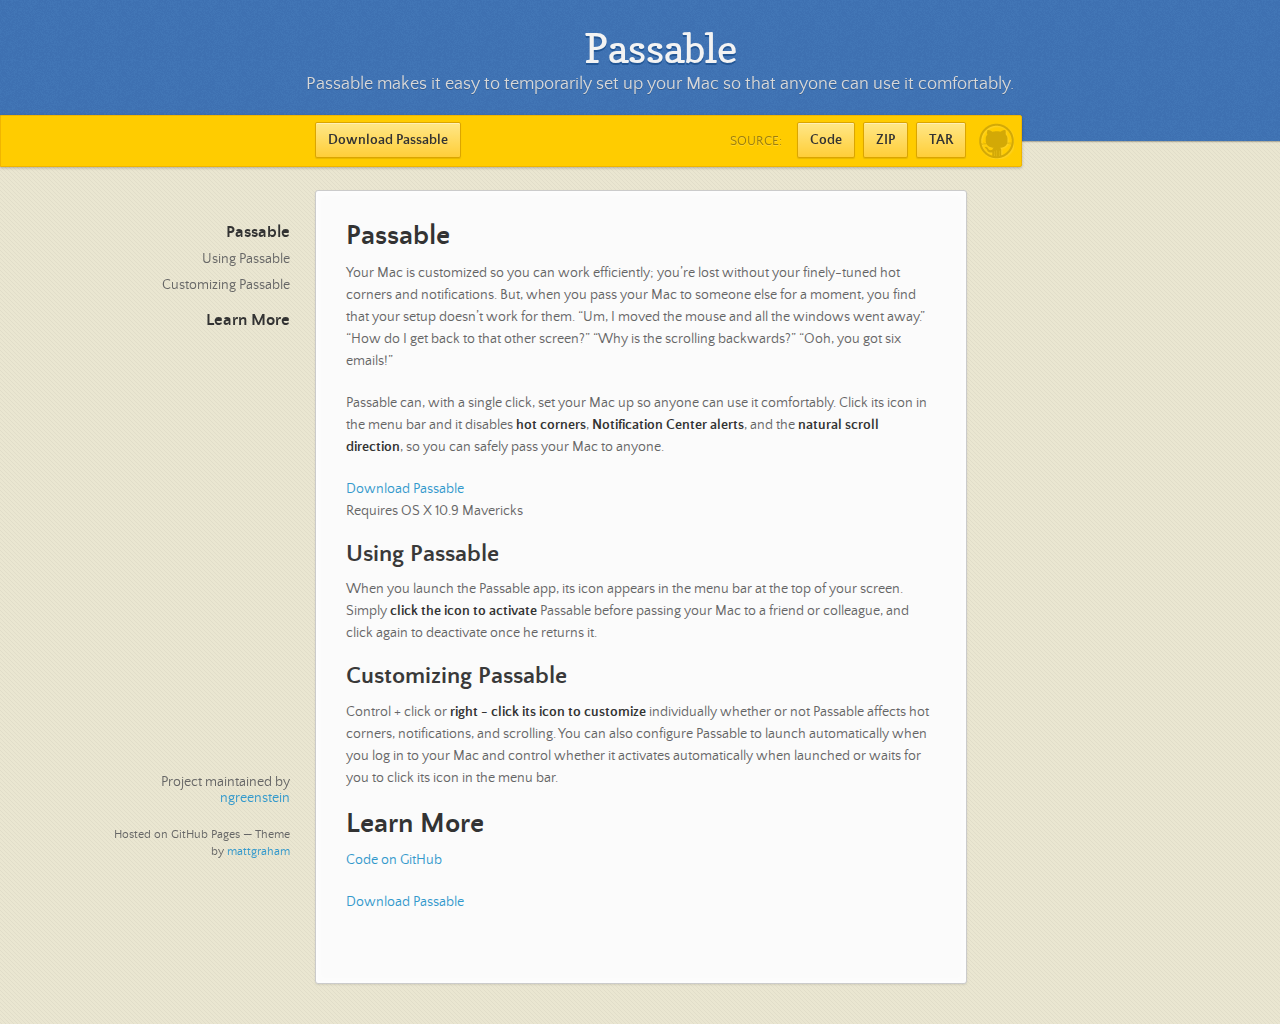
==== commit ad2167a6: "Download link on page" ====
--- a/index.html
+++ b/index.html
@@ -3,7 +3,7 @@
   <head>
     <meta charset="utf-8">
     <meta http-equiv="X-UA-Compatible" content="chrome=1">
-    <title>Passable by ngreenstein</title>
+    <title>Passable - Pass your Mac to anyone</title>
     <link rel="stylesheet" href="stylesheets/styles.css">
     <link rel="stylesheet" href="stylesheets/pygment_trac.css">
     <script src="https://ajax.googleapis.com/ajax/libs/jquery/1.7.1/jquery.min.js"></script>
@@ -24,10 +24,11 @@
       <div id="banner">
         <span id="logo"></span>
 
-        <a href="https://github.com/ngreenstein/passable" class="button fork"><strong>View On GitHub</strong></a>
+        <a href="https://github.com/ngreenstein/passable/blob/gh-pages/downloads/Passable02.app.zip?raw=true" class="button fork"><strong>Download Passable</strong></a>
         <div class="downloads">
-          <span>Downloads:</span>
+          <span>Source:</span>
           <ul>
+            <li><a href="https://github.com/ngreenstein/passable/" class="button">Code</a></li>
             <li><a href="https://github.com/ngreenstein/passable/zipball/master" class="button">ZIP</a></li>
             <li><a href="https://github.com/ngreenstein/passable/tarball/master" class="button">TAR</a></li>
           </ul>
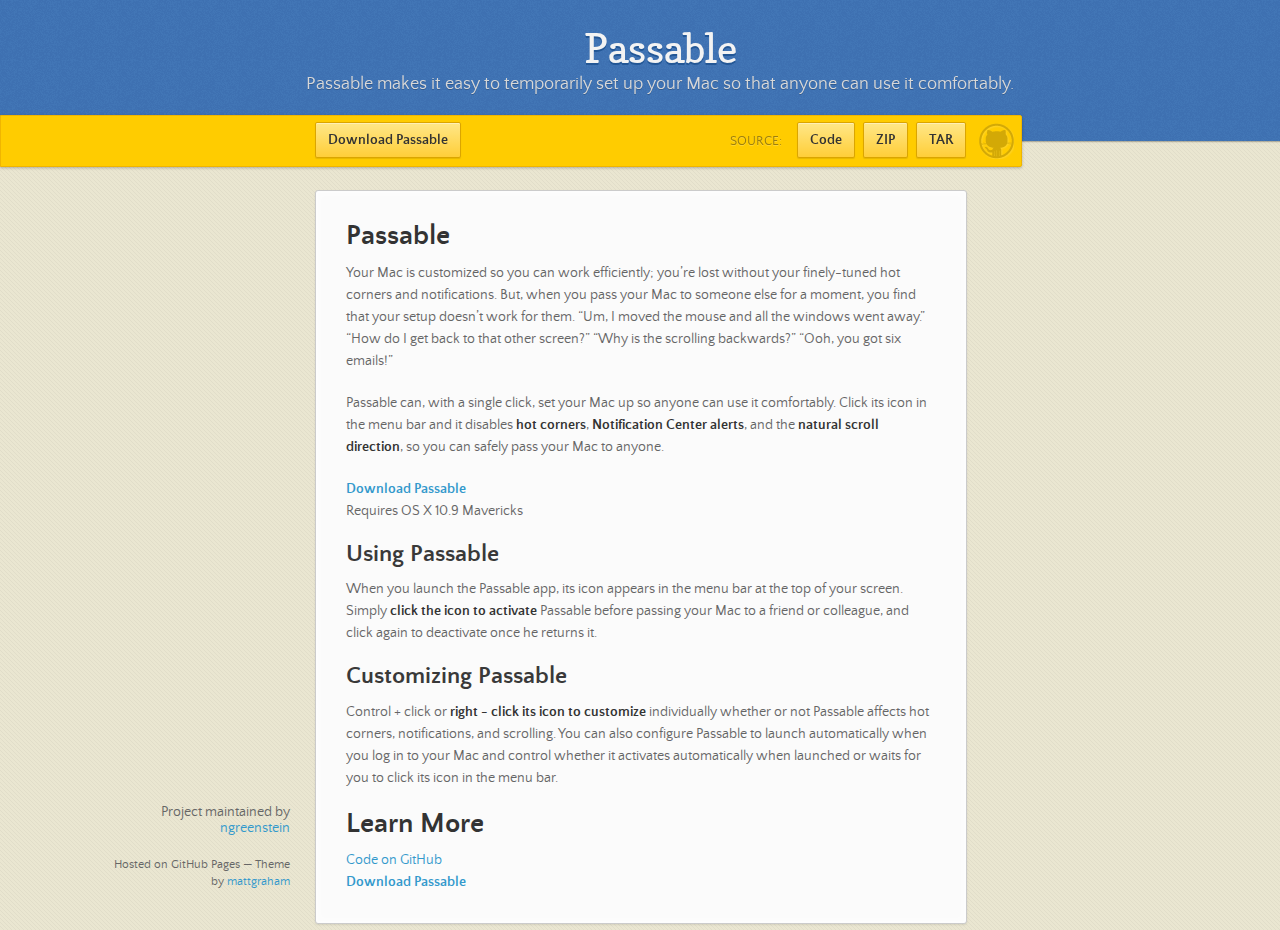
==== commit 33cc1bef: "Appearance improvements to page." ====
--- a/index.html
+++ b/index.html
@@ -5,6 +5,7 @@
     <meta http-equiv="X-UA-Compatible" content="chrome=1">
     <title>Passable - Pass your Mac to anyone</title>
     <link rel="stylesheet" href="stylesheets/styles.css">
+    <link rel="stylesheet" href="stylesheets/custom.css">
     <link rel="stylesheet" href="stylesheets/pygment_trac.css">
     <script src="https://ajax.googleapis.com/ajax/libs/jquery/1.7.1/jquery.min.js"></script>
     <script src="javascripts/main.js"></script>
@@ -28,9 +29,9 @@
         <div class="downloads">
           <span>Source:</span>
           <ul>
-            <li><a href="https://github.com/ngreenstein/passable/" class="button">Code</a></li>
-            <li><a href="https://github.com/ngreenstein/passable/zipball/master" class="button">ZIP</a></li>
-            <li><a href="https://github.com/ngreenstein/passable/tarball/master" class="button">TAR</a></li>
+            <li><a href="https://github.com/ngreenstein/passable/" class="button" target="_blank">Code</a></li>
+            <li><a href="https://github.com/ngreenstein/passable/zipball/master" target="_blank" class="button">ZIP</a></li>
+            <li><a href="https://github.com/ngreenstein/passable/tarball/master" target="_blank" class="button">TAR</a></li>
           </ul>
         </div>
       </div><!-- end banner -->
@@ -63,9 +64,10 @@
 <h1>
 <a name="learn-more" class="anchor" href="#learn-more"><span class="octicon octicon-link"></span></a>Learn More</h1>
 
-<p><a href="https://github.com/ngreenstein/passable">Code on GitHub</a></p>
-
-<p><strong><a href="https://github.com/ngreenstein/passable/blob/gh-pages/downloads/Passable02.app.zip?raw=true">Download Passable</a></strong></p>
+<p>
+  <a href="https://github.com/ngreenstein/passable">Code on GitHub</a><br />
+  <strong><a href="https://github.com/ngreenstein/passable/blob/gh-pages/downloads/Passable02.app.zip?raw=true">Download Passable</a></strong>
+</p>
       </section>
       <footer>
         <p>Project maintained by <a href="https://github.com/ngreenstein">ngreenstein</a></p>
--- a/stylesheets/custom.css
+++ b/stylesheets/custom.css
@@ -0,0 +1,18 @@
+section {
+	padding-bottom: 30px;
+}
+
+section p:last-child {
+	margin-bottom: 0;
+}
+
+footer {
+	margin-top: -140px;
+	margin-bottom: auto;
+	bottom: auto;
+	position: relative;
+}
+
+strong a {
+	font-weight: bold;
+}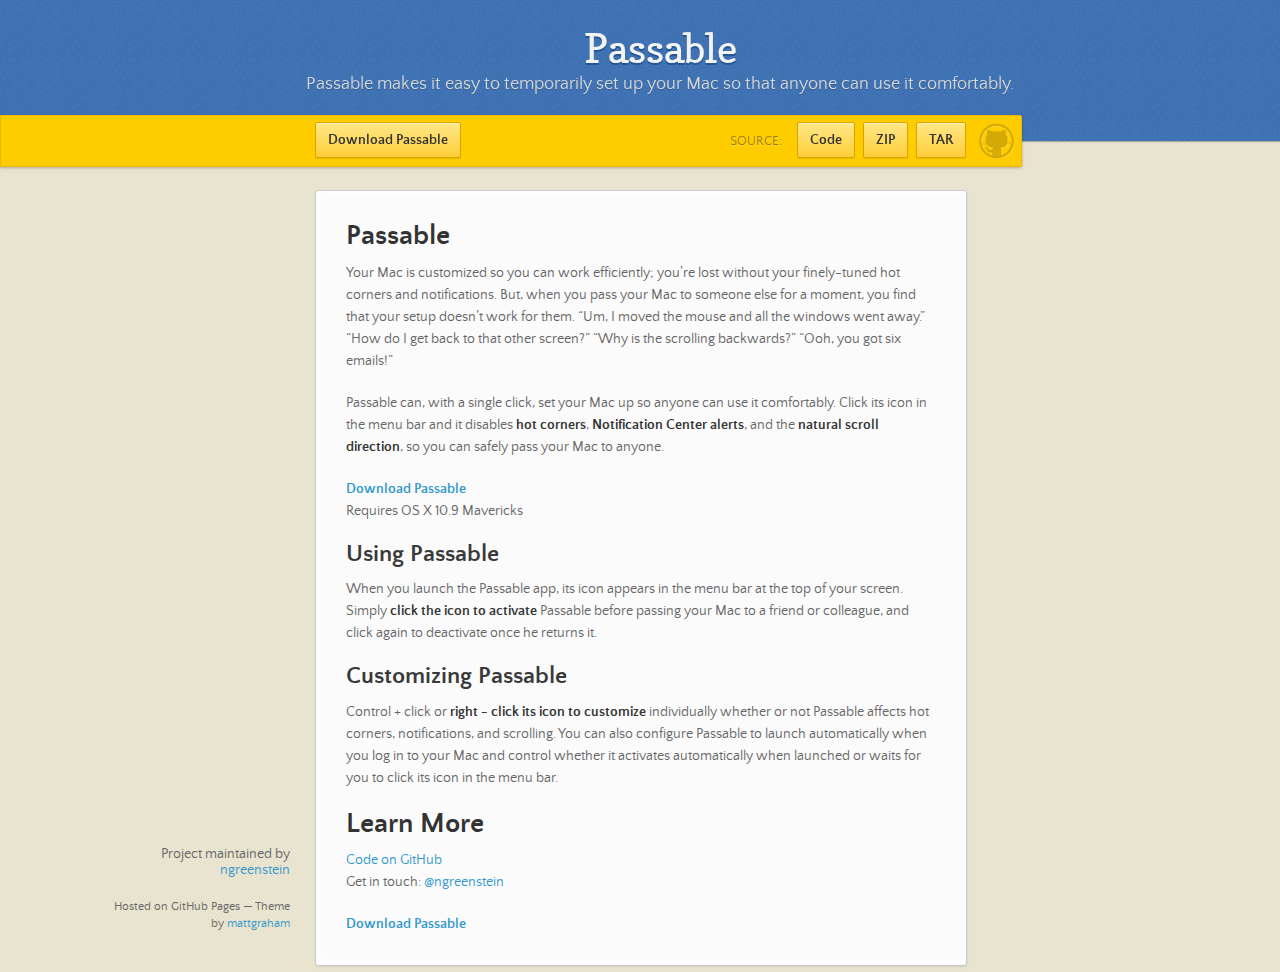
==== commit 0686b096: "Added 'get in touch' link." ====
--- a/index.html
+++ b/index.html
@@ -25,7 +25,7 @@
       <div id="banner">
         <span id="logo"></span>
 
-        <a href="https://github.com/ngreenstein/passable/blob/gh-pages/downloads/Passable02.app.zip?raw=true" class="button fork"><strong>Download Passable</strong></a>
+        <a href="https://github.com/ngreenstein/passable/blob/gh-pages/downloads/Passable021.app.zip?raw=true" class="button fork"><strong>Download Passable</strong></a>
         <div class="downloads">
           <span>Source:</span>
           <ul>
@@ -48,7 +48,7 @@
 
 <p>Passable can, with a single click, set your Mac up so anyone can use it comfortably. Click its icon in the menu bar and it disables <strong>hot corners</strong>, <strong>Notification Center alerts</strong>, and the <strong>natural scroll direction</strong>, so you can safely pass your Mac to anyone.</p>
 
-<p><strong><a href="https://github.com/ngreenstein/passable/blob/gh-pages/downloads/Passable02.app.zip?raw=true">Download Passable</a></strong><br>
+<p><strong><a href="https://github.com/ngreenstein/passable/blob/gh-pages/downloads/Passable021.app.zip?raw=true">Download Passable</a></strong><br>
 Requires OS X 10.9 Mavericks</p>
 
 <h2>
@@ -64,10 +64,10 @@
 <h1>
 <a name="learn-more" class="anchor" href="#learn-more"><span class="octicon octicon-link"></span></a>Learn More</h1>
 
-<p>
-  <a href="https://github.com/ngreenstein/passable">Code on GitHub</a><br />
-  <strong><a href="https://github.com/ngreenstein/passable/blob/gh-pages/downloads/Passable02.app.zip?raw=true">Download Passable</a></strong>
-</p>
+<p><a href="https://github.com/ngreenstein/passable">Code on GitHub</a><br>
+Get in touch: <a href="https://twitter.com/ngreenstein">@ngreenstein</a></p>
+
+<p><strong><a href="https://github.com/ngreenstein/passable/blob/gh-pages/downloads/Passable021.app.zip?raw=true">Download Passable</a></strong></p>
       </section>
       <footer>
         <p>Project maintained by <a href="https://github.com/ngreenstein">ngreenstein</a></p>
